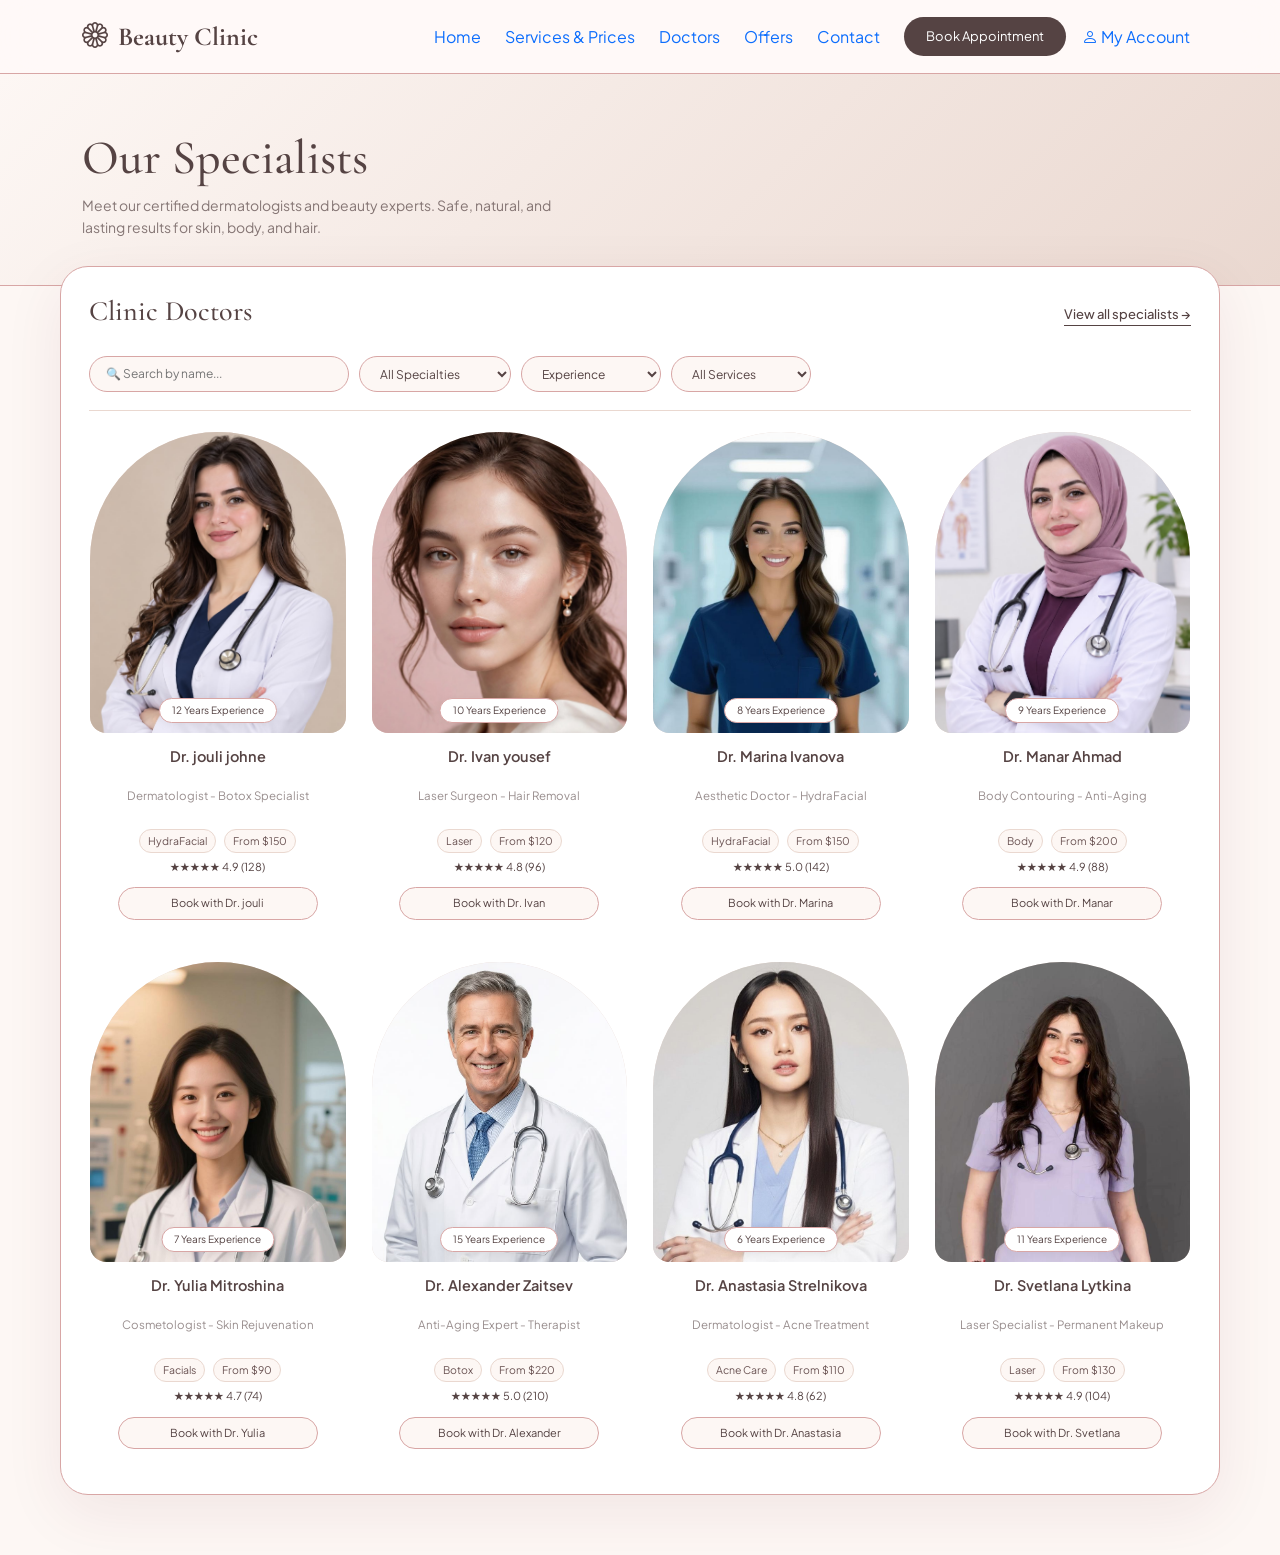
==== Doctors.html @ bb32c7df "Initial project upload" ====
<!DOCTYPE html>
<html lang="en">
<head>
<meta charset="UTF-8">
<meta name="viewport" content="width=device-width, initial-scale=1.0">
<title>Beauty Clinic - Our Doctors & Specialists</title>
<link href="./css/bootstrap.min.css" rel="stylesheet">
<link href="https://cdn.jsdelivr.net/npm/bootstrap-icons@1.11.3/font/bootstrap-icons.css" rel="stylesheet">
<link href="https://fonts.googleapis.com/css2?family=Cormorant+Garamond:wght@500;600;700&family=Plus+Jakarta+Sans:wght@400;500;600&display=swap" rel="stylesheet">
<link rel="stylesheet" href="./css/Doctors.css">
</head>
<body>

<nav class="navbar navbar-expand-lg sticky-top">
<div class="container">
<a class="navbar-brand" href="index.html"><i class="bi bi-flower1 me-1"></i> Beauty Clinic</a>
<button class="navbar-toggler" data-bs-toggle="collapse" data-bs-target="#nav"><span class="navbar-toggler-icon"></span></button>
<div class="collapse navbar-collapse" id="nav">
<ul class="navbar-nav ms-auto align-items-lg-center gap-lg-2">
<li class="nav-item">
    <a class="nav-link" href="index.html">Home</a>
</li>
<li class="nav-item">
    <a class="nav-link" href="services.html">Services & Prices</a>
</li>
<li class="nav-item">
    <a class="nav-link active fw-semibold" href="doctors.html">Doctors</a>
</li>
<li class="nav-item">
    <a class="nav-link" href="offers.html">Offers</a>
</li>
<li class="nav-item">
    <a class="nav-link" href="contact.html">Contact</a>
</li>
<li class="nav-item">
    <a class="btn-burg ms-lg-2" href="booking.html">Book Appointment</a>
</li>
<li class="nav-item">
    <a class="nav-link" href="my-appointments.html">
        <i class="bi bi-person">
            
        </i> My Account</a></li>
</ul>
</div>
</div>
</nav>

<section class="page-header">
<div class="container">
<h1>Our Specialists</h1>
<p>Meet our certified dermatologists and beauty experts. Safe, natural, and lasting results for skin, body, and hair.</p>
</div>
</section>

<div class="doctors-container">
<div class="header-row">
<h3>Clinic Doctors</h3>
<a href="#" class="view-all">View all specialists →</a>
</div>

<div class="filters">
<input id="search" class="search-box" placeholder="🔍 Search by name...">
<select class="filter-select" id="filterSpecialty">
<option value="all">All Specialties</option>
<option value="dermatology">Dermatology</option>
<option value="laser">Laser Treatments</option>
<option value="botox">Botox & Fillers</option>
<option value="facials">Facials & Skin</option>
<option value="body">Body Contouring</option>
<option value="hair">Hair Removal</option>
</select>
<select class="filter-select" id="filterExp">
<option value="all">Experience</option>
<option value="5">+5 Years</option>
<option value="10">+10 Years</option>
</select>
<select class="filter-select" id="filterService">
<option value="all">All Services</option>
<option value="hydrafacial">HydraFacial</option>
<option value="botox">Botox</option>
<option value="laser">Laser</option>
</select>
</div>

<div class="row g-4" id="doctorsGrid">
<div class="col-6 col-md-3 doctor-item" 
data-specialty="dermatology"
 data-exp="12" 
 data-service="botox">
<div class="doctor-card">
<div class="doctor-img">
    <img src="images/dr1.jpg" alt="Dr jouli">
    <span class="badge-exp">12 Years Experience</span>
</div>
<div class="doctor-info">
    <h6>Dr. jouli johne</h6>
    <div class="specialty">Dermatologist - Botox Specialist</div>
    <div class="doctor-meta">
        <span class="meta-item">HydraFacial</span>
        <span class="meta-item">From $150</span>
    </div>
    <div class="rating">★★★★★ 4.9 (128)</div>
    <button class="btn-book"
     data-doctor="Dr. jouli johne"
     data-service="Botox">Book with Dr. jouli</button>
</div>
</div>
</div>

<div class="col-6 col-md-3 doctor-item"
 data-specialty="laser" 
 data-exp="10" 
 data-service="laser">
<div class="doctor-card">
<div class="doctor-img">
    <img src="images/dr2.jpg">
    <span class="badge-exp">10 Years Experience</span>
</div>
<div class="doctor-info">
    <h6>Dr. Ivan yousef</h6>
    <div class="specialty">Laser Surgeon - Hair Removal</div>
    <div class="doctor-meta">
        <span class="meta-item">Laser</span>
        <span class="meta-item">From $120</span>
    </div>
    <div class="rating">★★★★★ 4.8 (96)</div>
    <button class="btn-book"
     data-doctor="Dr. Ivan yousef"
      data-service="Laser">Book with Dr. Ivan</button></div>
</div>
</div>

<div class="col-6 col-md-3 doctor-item" 
data-specialty="facials"
 data-exp="8"
  data-service="hydrafacial">
<div class="doctor-card">
<div class="doctor-img">
    <img src="images/dr4.jpg">
    <span class="badge-exp">8 Years Experience</span>
</div>
<div class="doctor-info">
    <h6>Dr. Marina Ivanova</h6>
    <div class="specialty">Aesthetic Doctor - HydraFacial</div>
    <div class="doctor-meta"><span class="meta-item">HydraFacial</span>
        <span class="meta-item">From $150</span>
    </div><div class="rating">★★★★★ 5.0 (142)</div>
    <button class="btn-book"
     data-doctor="Dr. Marina Ivanova"
      data-service="HydraFacial">Book with Dr. Marina</button></div>
</div></div>

<div class="col-6 col-md-3 doctor-item" 
data-specialty="body"
 data-exp="9" 
 data-service="body">
<div class="doctor-card">
<div class="doctor-img">
    <img src="images/dr3.jpg">
<span class="badge-exp">9 Years Experience</span>
</div>
<div class="doctor-info">
    <h6>Dr. Manar Ahmad</h6>
    <div class="specialty">Body Contouring - Anti-Aging</div>
    <div class="doctor-meta">
        <span class="meta-item">Body</span>
<span class="meta-item">From $200</span>
</div>
<div class="rating">★★★★★ 4.9 (88)</div>
<button class="btn-book"
 data-doctor="Dr. Manar Ahmad "
  data-service="Body Contouring">Book with Dr. Manar</button>
</div>
</div>
</div>

<div class="col-6 col-md-3 doctor-item"
 data-specialty="facials"
  data-exp="7" 
  data-service="facials">
<div class="doctor-card">
<div class="doctor-img">
    <img src="images/dr5.jpg">
    <span class="badge-exp">7 Years Experience</span>
</div>
<div class="doctor-info">
    <h6>Dr. Yulia Mitroshina</h6>
    <div class="specialty">Cosmetologist - Skin Rejuvenation</div>
    <div class="doctor-meta">
        <span class="meta-item">Facials</span>
        <span class="meta-item">From $90</span>
    </div>
    <div class="rating">★★★★★ 4.7 (74)</div>
    <button class="btn-book"
     data-doctor="Dr. Yulia"
      data-service="Facials">Book with Dr. Yulia</button>
    </div>
</div>
</div>

<div class="col-6 col-md-3 doctor-item" 
data-specialty="botox"
 data-exp="15" 
 data-service="botox">
<div class="doctor-card">
<div class="doctor-img">
    <img src="images/dr8.jpg">
    <span class="badge-exp">15 Years Experience</span>
</div>
<div class="doctor-info">
    <h6>Dr. Alexander Zaitsev</h6>
    <div class="specialty">Anti-Aging Expert - Therapist</div>
    <div class="doctor-meta">
        <span class="meta-item">Botox</span>
        <span class="meta-item">From $220</span>
    </div>
    <div class="rating">★★★★★ 5.0 (210)</div>
    <button class="btn-book"
     data-doctor="Dr. Alexander"
      data-service="Botox">Book with Dr. Alexander</button></div>
</div></div>

<div class="col-6 col-md-3 doctor-item" 
data-specialty="dermatology"
 data-exp="6" 
 data-service="hydrafacial">
<div class="doctor-card">
<div class="doctor-img">
    <img src="images/dr6.jpg">
    <span class="badge-exp">6 Years Experience</span>
</div>
<div class="doctor-info">
    <h6>Dr. Anastasia Strelnikova</h6>
    <div class="specialty">Dermatologist - Acne Treatment</div>
    <div class="doctor-meta">
        <span class="meta-item">Acne Care</span>
        <span class="meta-item">From $110</span>
    </div>
    <div class="rating">★★★★★ 4.8 (62)</div>
    <button class="btn-book"
     data-doctor="Dr. Anastasia"
      data-service="Acne">Book with Dr. Anastasia</button>
    </div>
</div>
</div>

<div class="col-6 col-md-3 doctor-item"
 data-specialty="laser"
  data-exp="11"
   data-service="laser">
<div class="doctor-card">
<div class="doctor-img">
    <img src="images/dr7.jpg">
    <span class="badge-exp">11 Years Experience</span>
</div>
<div class="doctor-info">
    <h6>Dr. Svetlana Lytkina</h6>
    <div class="specialty">Laser Specialist - Permanent Makeup</div>
    <div class="doctor-meta">
        <span class="meta-item">Laser</span>
        <span class="meta-item">From $130</span>
    </div><div class="rating">★★★★★ 4.9 (104)</div>
    <button class="btn-book"
     data-doctor="Dr. Svetlana"
      data-service="Laser">Book with Dr. Svetlana</button>
    </div>
</div>
</div>

</div>
</div>

<script src="./js/bootstrap.bundle.min.js"></script>
<script src="js/doctors.js"></script>
</body>
</html>
---- css/Doctors.css ----
:root{
  --blush:#D8A6A5;
  --light:#EAD8D0; 
  --bg:#FDF7F4;
  --rose:#D8A6A5; 
  --burg:#554343; 
  --burg2:#6B5454; 
  --text:#554343
}
body{
background:var(--bg);
color:var(--text);
font-family:'Plus Jakarta Sans',sans-serif;
overflow-x:hidden
}
h1,h2,h3{font-family:'Cormorant Garamond',serif;
    color:var(--burg)
}
.navbar{background:rgba(255,249,248,0.92);
    backdrop-filter:blur(20px);
    border-bottom:1px solid var(--blush);
    padding:12px 0
}
.navbar-brand{
    font-family:'Cormorant Garamond';
    font-weight:700;
    font-size:26px;
    color:var(--burg)!important
}
.btn-burg{
    background:var(--burg);
    color:#fff;
    border-radius:30px;
    padding:10px 22px;
    font-size:13px;
    border:none;
    transition:.3s;
    text-decoration:none;
    display:inline-block
}
.btn-burg:hover{
    background:var(--burg2);
    color:#fff;
    transform:translateY(-1px)
}
.page-header{
    background:linear-gradient(135deg,#FDF7F4,#EAD8D0);
padding:60px 0 30px;
border-bottom:1px solid var(--blush)
}
.page-header h1{
    font-size:48px;
    line-height:1
}
.page-header p{
    opacity:.7;
    max-width:500px;
    margin-top:12px;
    font-size:14px;
    line-height:1.6
}
.doctors-container{
    max-width:1160px;
    margin:-20px auto 60px;
    background:#fff;
    border-radius:28px;
    padding:28px;
    box-shadow:0 18px 60px rgba(100,31,53,0.08);
    border:1px solid var(--blush);
    position:relative;
    z-index:2
}
.header-row{
    display:flex;
    justify-content:space-between;
    align-items:center;
    flex-wrap:wrap;
    gap:12px
}
.view-all{
    font-size:13px;
    color:var(--burg);
    text-decoration:none;
    border-bottom:1px solid var(--burg);
    font-weight:500
}

.filters{
    display:flex;
    gap:10px;
    flex-wrap:wrap;
    margin:20px 0;
    padding-bottom:18px;
    border-bottom:1px solid var(--light)
}
.filter-select{
    border:1.5px solid var(--blush);
    border-radius:30px;
    padding:8px 16px;
    font-size:12px;
    background:var(--bg);
    color:var(--burg);
    min-width:140px;
    outline:none
}
.search-box{
    border:1.5px solid var(--blush);
    border-radius:30px;
    padding:8px 16px;
    font-size:12px;
    background:var(--bg);
    flex:1;
    max-width:260px;
    outline:none
}
.doctor-card{
    background:#fff;
    border-radius:20px;
    padding:0 0 16px;
    text-align:center;
    transition:.35s;
    border:1px solid transparent
}
.doctor-card:hover{
    transform:translateY(-6px);
    box-shadow:0 12px 30px rgba(100,31,53,0.08);
    border-color:var(--blush)
}
.doctor-img{
    width:100%;
    aspect-ratio:0.85;
    background:var(--light);
    border-radius:140px 140px 18px 18px;
    overflow:hidden;
    position:relative
}
.doctor-img img{
    width:100%;
    height:100%;
    object-fit:cover;
    object-position:top;
    transition:.5s
}
.doctor-card:hover .doctor-img img{
    transform:scale(1.04)
}
.badge-exp{
    position:absolute;
    bottom:10px;
    left:50%;
    transform:translateX(-50%);
    background:#fff;
    border:1px solid var(--blush);
    border-radius:30px;
    font-size:10px;
    padding:4px 12px;
    white-space:nowrap;
    color:var(--burg);
    box-shadow:0 2px 10px rgba(0,0,0,0.06)
}

.doctor-info{
    padding:14px 10px 0
}
.doctor-info h6{
    font-size:14.5px;
    font-weight:600;
    color:var(--burg);
    line-height:1.25;
    margin:0;
    min-height:36px
}
.doctor-info .specialty{
    font-size:11.5px;
    opacity:.6;
    margin:6px 0 4px;
    line-height:1.3;
    min-height:32px
}
.doctor-meta{
    display:flex;
    justify-content:center;
    gap:8px;
    margin-top:8px;
    font-size:10.5px;
    flex-wrap:wrap
}
.meta-item{
    background:var(--bg);
    border:1px solid var(--light);
    border-radius:20px;
    padding:3px 8px;
    color:var(--burg2)
}
.btn-book{
    margin-top:12px;
    background:var(--bg);
    border:1.5px solid var(--blush);
    border-radius:30px;
    font-size:11px;
    padding:7px 18px;
    color:var(--burg);
    width:85%;
    transition:.3s;
    cursor:pointer
}
.btn-book:hover{
    background:var(--burg);
    color:#fff;
    border-color:var(--burg)
}
.rating{
    font-size:11px;
    color:#554343;
    margin-top:6px
}

@media(max-width:768px){
  .doctors-container{margin:0 12px 30px;
    padding:16px;
    border-radius:20px
}
  .page-header h1{
    font-size:34px
}
  .doctor-img{
    border-radius:110px 110px 14px 14px
}
}
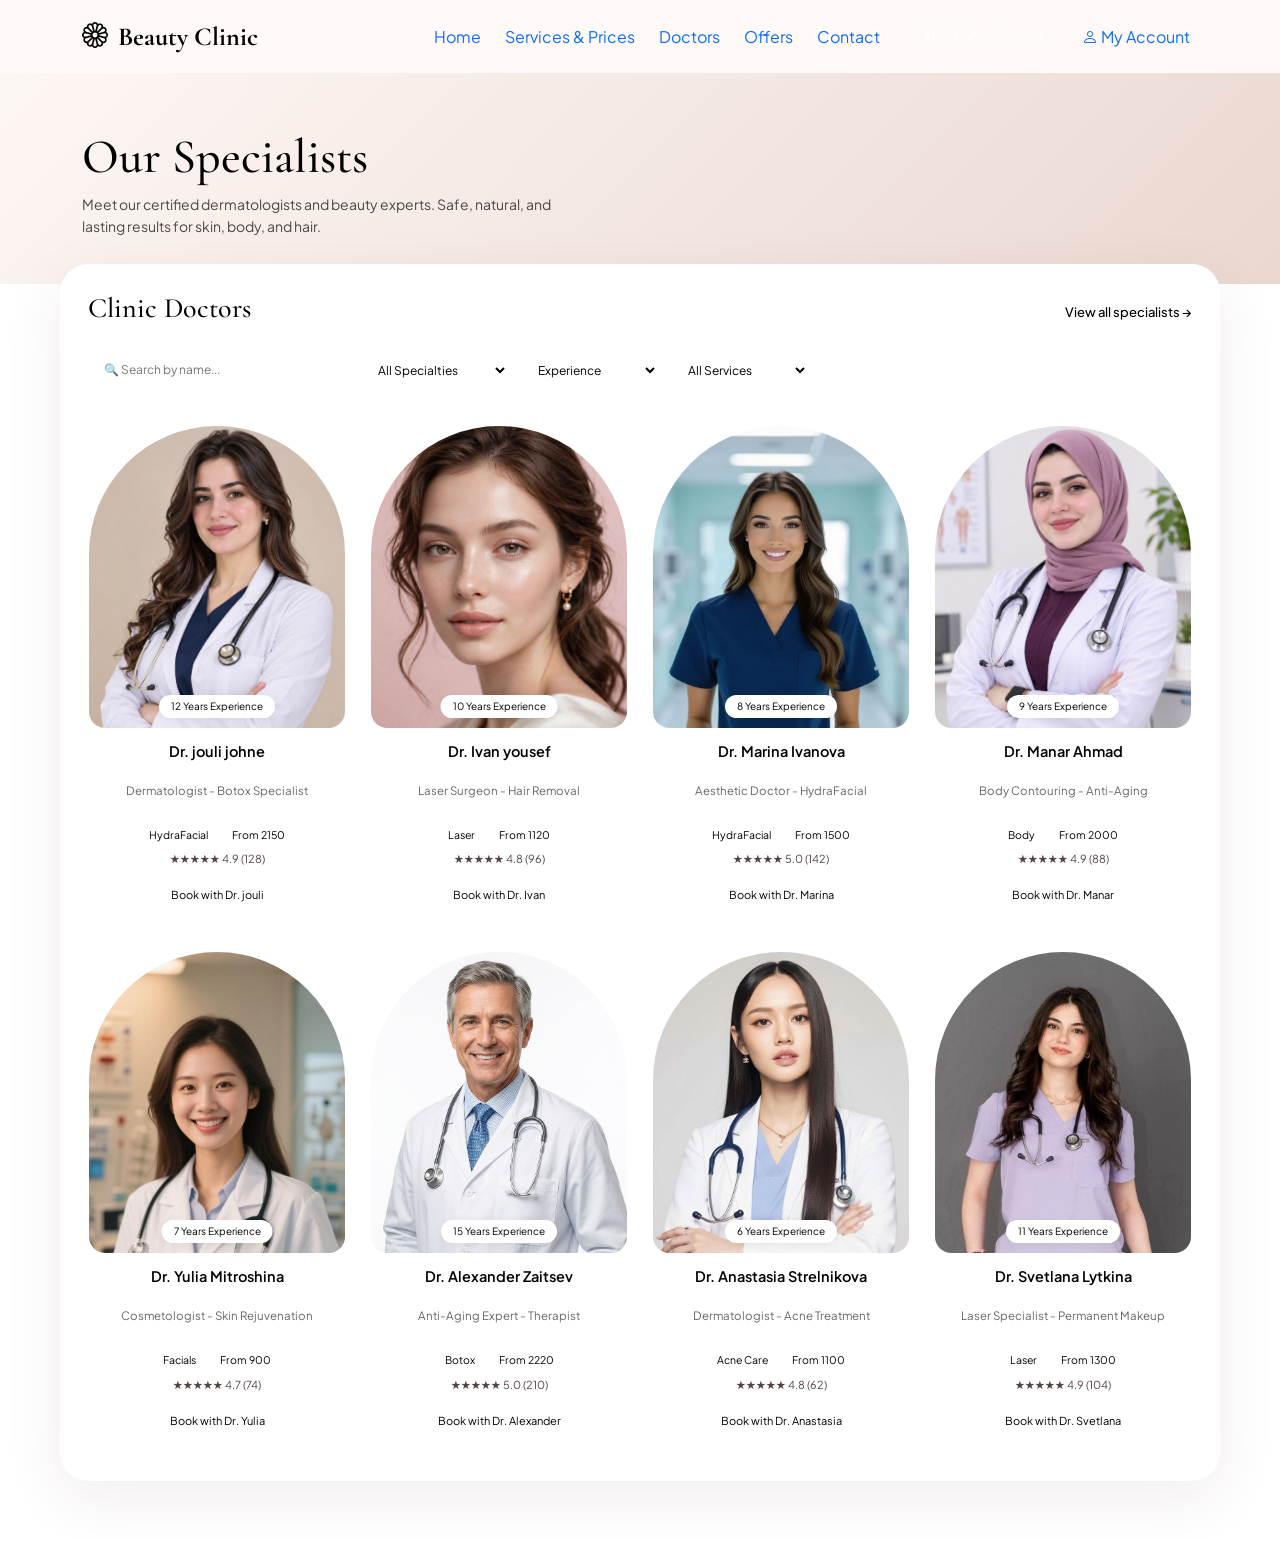
==== commit 6dd62e01: "update doctors page" ====
--- a/Doctors.html
+++ b/Doctors.html
@@ -97,7 +97,7 @@
     <div class="specialty">Dermatologist - Botox Specialist</div>
     <div class="doctor-meta">
         <span class="meta-item">HydraFacial</span>
-        <span class="meta-item">From $150</span>
+        <span class="meta-item">From 2150</span>
     </div>
     <div class="rating">★★★★★ 4.9 (128)</div>
     <button class="btn-book"
@@ -121,7 +121,7 @@
     <div class="specialty">Laser Surgeon - Hair Removal</div>
     <div class="doctor-meta">
         <span class="meta-item">Laser</span>
-        <span class="meta-item">From $120</span>
+        <span class="meta-item">From 1120</span>
     </div>
     <div class="rating">★★★★★ 4.8 (96)</div>
     <button class="btn-book"
@@ -143,7 +143,7 @@
     <h6>Dr. Marina Ivanova</h6>
     <div class="specialty">Aesthetic Doctor - HydraFacial</div>
     <div class="doctor-meta"><span class="meta-item">HydraFacial</span>
-        <span class="meta-item">From $150</span>
+        <span class="meta-item">From 1500</span>
     </div><div class="rating">★★★★★ 5.0 (142)</div>
     <button class="btn-book"
      data-doctor="Dr. Marina Ivanova"
@@ -164,7 +164,7 @@
     <div class="specialty">Body Contouring - Anti-Aging</div>
     <div class="doctor-meta">
         <span class="meta-item">Body</span>
-<span class="meta-item">From $200</span>
+<span class="meta-item">From 2000</span>
 </div>
 <div class="rating">★★★★★ 4.9 (88)</div>
 <button class="btn-book"
@@ -188,7 +188,7 @@
     <div class="specialty">Cosmetologist - Skin Rejuvenation</div>
     <div class="doctor-meta">
         <span class="meta-item">Facials</span>
-        <span class="meta-item">From $90</span>
+        <span class="meta-item">From 900</span>
     </div>
     <div class="rating">★★★★★ 4.7 (74)</div>
     <button class="btn-book"
@@ -212,7 +212,7 @@
     <div class="specialty">Anti-Aging Expert - Therapist</div>
     <div class="doctor-meta">
         <span class="meta-item">Botox</span>
-        <span class="meta-item">From $220</span>
+        <span class="meta-item">From 2220</span>
     </div>
     <div class="rating">★★★★★ 5.0 (210)</div>
     <button class="btn-book"
@@ -234,7 +234,7 @@
     <div class="specialty">Dermatologist - Acne Treatment</div>
     <div class="doctor-meta">
         <span class="meta-item">Acne Care</span>
-        <span class="meta-item">From $110</span>
+        <span class="meta-item">From 1100</span>
     </div>
     <div class="rating">★★★★★ 4.8 (62)</div>
     <button class="btn-book"
@@ -258,7 +258,7 @@
     <div class="specialty">Laser Specialist - Permanent Makeup</div>
     <div class="doctor-meta">
         <span class="meta-item">Laser</span>
-        <span class="meta-item">From $130</span>
+        <span class="meta-item">From 1300</span>
     </div><div class="rating">★★★★★ 4.9 (104)</div>
     <button class="btn-book"
      data-doctor="Dr. Svetlana"
--- a/css/Doctors.css
+++ b/css/Doctors.css
@@ -1,3 +1,4 @@
+<<<<<<< HEAD
 :root{
   --blush:#D8A6A5;
   --light:#EAD8D0; 
@@ -226,4 +227,234 @@
   .doctor-img{
     border-radius:110px 110px 14px 14px
 }
+=======
+:root{
+  --blush:#D8A6A5;
+  --light:#EAD8D0; 
+  --bg:#FDF7F4;
+  --rose:#D8A6A5; 
+  --burg:#554343; 
+  --burg2:#6B5454; 
+  --text:#554343
+}
+body{
+background:var(--bg);
+color:var(--text);
+font-family:'Plus Jakarta Sans',sans-serif;
+overflow-x:hidden
+}
+h1,h2,h3{font-family:'Cormorant Garamond',serif;
+    color:var(--burg)
+}
+.navbar{background:rgba(255,249,248,0.92);
+    backdrop-filter:blur(20px);
+    border-bottom:1px solid var(--blush);
+    padding:12px 0
+}
+.navbar-brand{
+    font-family:'Cormorant Garamond';
+    font-weight:700;
+    font-size:26px;
+    color:var(--burg)!important
+}
+.btn-burg{
+    background:var(--burg);
+    color:#fff;
+    border-radius:30px;
+    padding:10px 22px;
+    font-size:13px;
+    border:none;
+    transition:.3s;
+    text-decoration:none;
+    display:inline-block
+}
+.btn-burg:hover{
+    background:var(--burg2);
+    color:#fff;
+    transform:translateY(-1px)
+}
+.page-header{
+    background:linear-gradient(135deg,#FDF7F4,#EAD8D0);
+padding:60px 0 30px;
+border-bottom:1px solid var(--blush)
+}
+.page-header h1{
+    font-size:48px;
+    line-height:1
+}
+.page-header p{
+    opacity:.7;
+    max-width:500px;
+    margin-top:12px;
+    font-size:14px;
+    line-height:1.6
+}
+.doctors-container{
+    max-width:1160px;
+    margin:-20px auto 60px;
+    background:#fff;
+    border-radius:28px;
+    padding:28px;
+    box-shadow:0 18px 60px rgba(100,31,53,0.08);
+    border:1px solid var(--blush);
+    position:relative;
+    z-index:2
+}
+.header-row{
+    display:flex;
+    justify-content:space-between;
+    align-items:center;
+    flex-wrap:wrap;
+    gap:12px
+}
+.view-all{
+    font-size:13px;
+    color:var(--burg);
+    text-decoration:none;
+    border-bottom:1px solid var(--burg);
+    font-weight:500
+}
+
+.filters{
+    display:flex;
+    gap:10px;
+    flex-wrap:wrap;
+    margin:20px 0;
+    padding-bottom:18px;
+    border-bottom:1px solid var(--light)
+}
+.filter-select{
+    border:1.5px solid var(--blush);
+    border-radius:30px;
+    padding:8px 16px;
+    font-size:12px;
+    background:var(--bg);
+    color:var(--burg);
+    min-width:140px;
+    outline:none
+}
+.search-box{
+    border:1.5px solid var(--blush);
+    border-radius:30px;
+    padding:8px 16px;
+    font-size:12px;
+    background:var(--bg);
+    flex:1;
+    max-width:260px;
+    outline:none
+}
+.doctor-card{
+    background:#fff;
+    border-radius:20px;
+    padding:0 0 16px;
+    text-align:center;
+    transition:.35s;
+    border:1px solid transparent
+}
+.doctor-card:hover{
+    transform:translateY(-6px);
+    box-shadow:0 12px 30px rgba(100,31,53,0.08);
+    border-color:var(--blush)
+}
+.doctor-img{
+    width:100%;
+    aspect-ratio:0.85;
+    background:var(--light);
+    border-radius:140px 140px 18px 18px;
+    overflow:hidden;
+    position:relative
+}
+.doctor-img img{
+    width:100%;
+    height:100%;
+    object-fit:cover;
+    object-position:top;
+    transition:.5s
+}
+.doctor-card:hover .doctor-img img{
+    transform:scale(1.04)
+}
+.badge-exp{
+    position:absolute;
+    bottom:10px;
+    left:50%;
+    transform:translateX(-50%);
+    background:#fff;
+    border:1px solid var(--blush);
+    border-radius:30px;
+    font-size:10px;
+    padding:4px 12px;
+    white-space:nowrap;
+    color:var(--burg);
+    box-shadow:0 2px 10px rgba(0,0,0,0.06)
+}
+
+.doctor-info{
+    padding:14px 10px 0
+}
+.doctor-info h6{
+    font-size:14.5px;
+    font-weight:600;
+    color:var(--burg);
+    line-height:1.25;
+    margin:0;
+    min-height:36px
+}
+.doctor-info .specialty{
+    font-size:11.5px;
+    opacity:.6;
+    margin:6px 0 4px;
+    line-height:1.3;
+    min-height:32px
+}
+.doctor-meta{
+    display:flex;
+    justify-content:center;
+    gap:8px;
+    margin-top:8px;
+    font-size:10.5px;
+    flex-wrap:wrap
+}
+.meta-item{
+    background:var(--bg);
+    border:1px solid var(--light);
+    border-radius:20px;
+    padding:3px 8px;
+    color:var(--burg2)
+}
+.btn-book{
+    margin-top:12px;
+    background:var(--bg);
+    border:1.5px solid var(--blush);
+    border-radius:30px;
+    font-size:11px;
+    padding:7px 18px;
+    color:var(--burg);
+    width:85%;
+    transition:.3s;
+    cursor:pointer
+}
+.btn-book:hover{
+    background:var(--burg);
+    color:#fff;
+    border-color:var(--burg)
+}
+.rating{
+    font-size:11px;
+    color:#554343;
+    margin-top:6px
+}
+
+@media(max-width:768px){
+  .doctors-container{margin:0 12px 30px;
+    padding:16px;
+    border-radius:20px
+}
+  .page-header h1{
+    font-size:34px
+}
+  .doctor-img{
+    border-radius:110px 110px 14px 14px
+}
+>>>>>>> 5b3894419b39648688e746aada2fc49a04b05da0
 }
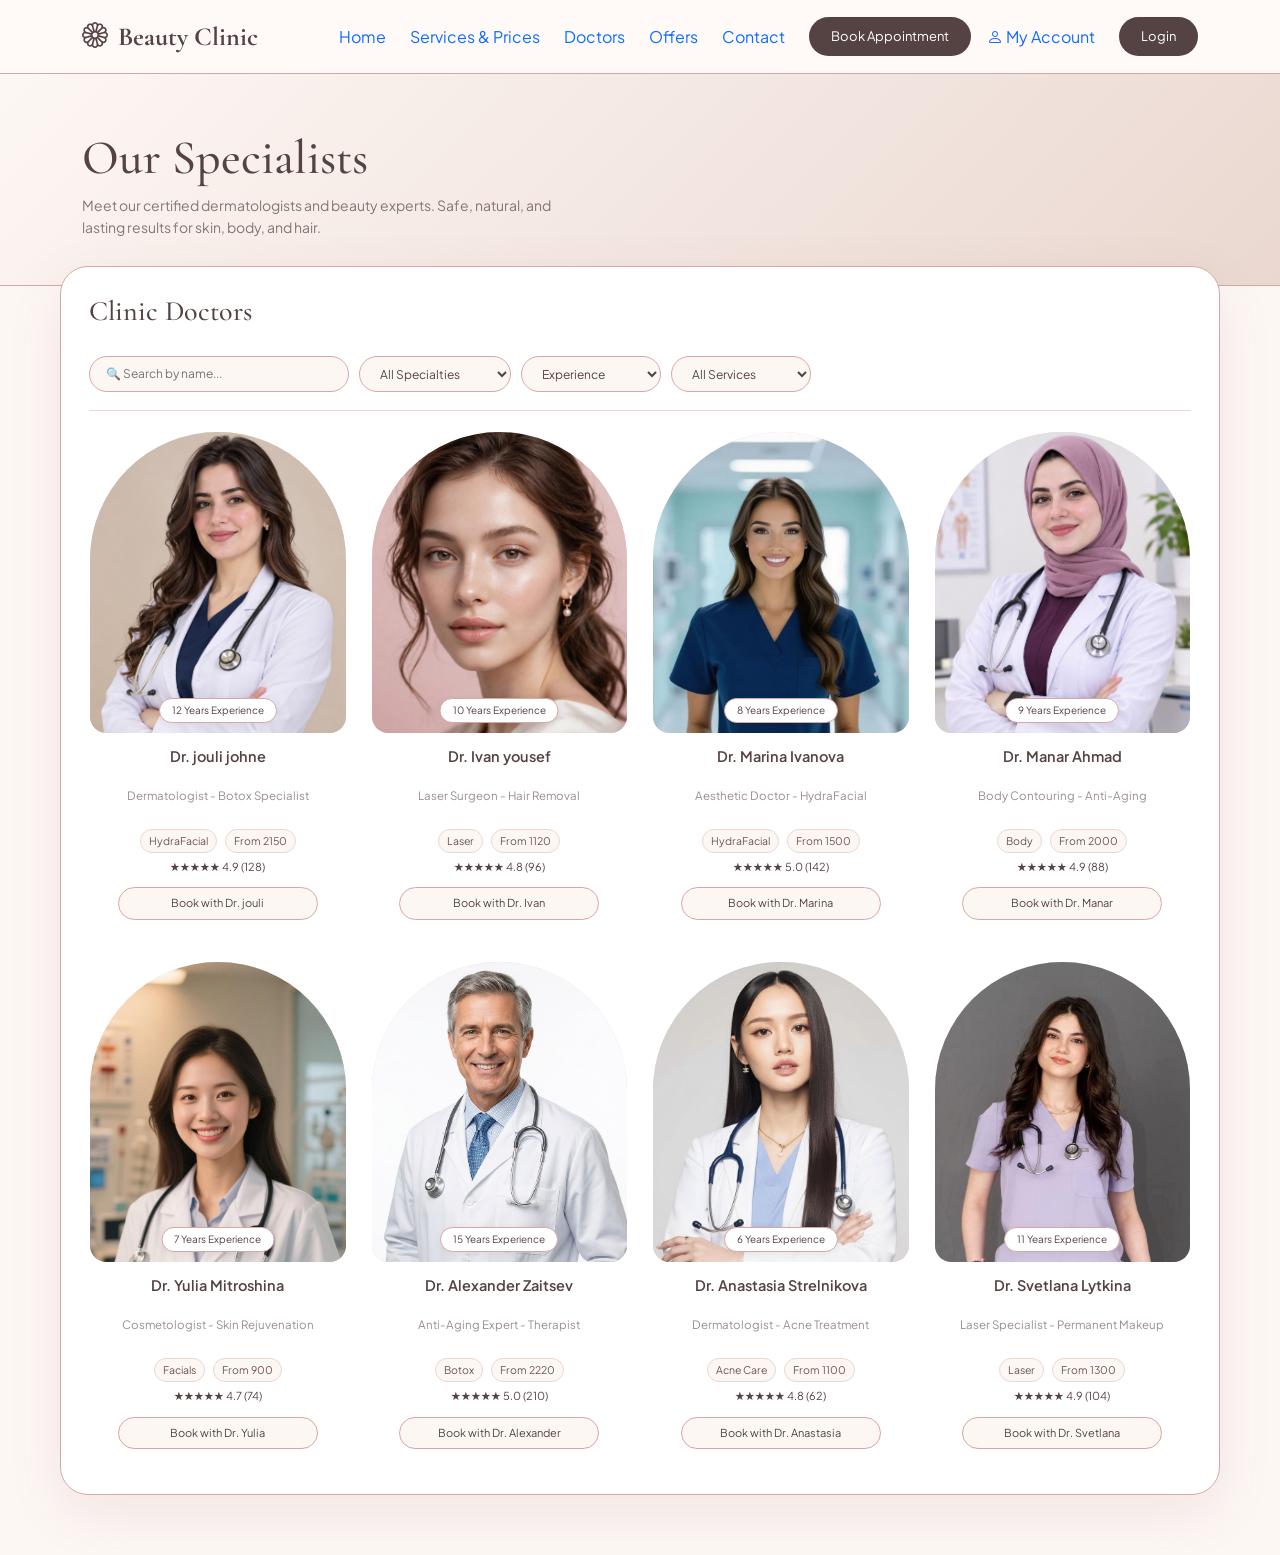
==== commit a92491c2: "update doctors page" ====
--- a/Doctors.html
+++ b/Doctors.html
@@ -14,7 +14,9 @@
 <nav class="navbar navbar-expand-lg sticky-top">
 <div class="container">
 <a class="navbar-brand" href="index.html"><i class="bi bi-flower1 me-1"></i> Beauty Clinic</a>
-<button class="navbar-toggler" data-bs-toggle="collapse" data-bs-target="#nav"><span class="navbar-toggler-icon"></span></button>
+<button class="navbar-toggler" data-bs-toggle="collapse" data-bs-target="#nav">
+    <span class="navbar-toggler-icon"></span>
+</button>
 <div class="collapse navbar-collapse" id="nav">
 <ul class="navbar-nav ms-auto align-items-lg-center gap-lg-2">
 <li class="nav-item">
@@ -40,6 +42,7 @@
         <i class="bi bi-person">
             
         </i> My Account</a></li>
+        <button class="btn-burg ms-lg-2" id="openLogin" onclick="window.location.href='login.html'">Login</button>
 </ul>
 </div>
 </div>
@@ -55,7 +58,6 @@
 <div class="doctors-container">
 <div class="header-row">
 <h3>Clinic Doctors</h3>
-<a href="#" class="view-all">View all specialists →</a>
 </div>
 
 <div class="filters">
--- a/css/Doctors.css
+++ b/css/Doctors.css
@@ -1,4 +1,4 @@
-<<<<<<< HEAD
+
 :root{
   --blush:#D8A6A5;
   --light:#EAD8D0; 
@@ -227,234 +227,4 @@
   .doctor-img{
     border-radius:110px 110px 14px 14px
 }
-=======
-:root{
-  --blush:#D8A6A5;
-  --light:#EAD8D0; 
-  --bg:#FDF7F4;
-  --rose:#D8A6A5; 
-  --burg:#554343; 
-  --burg2:#6B5454; 
-  --text:#554343
-}
-body{
-background:var(--bg);
-color:var(--text);
-font-family:'Plus Jakarta Sans',sans-serif;
-overflow-x:hidden
-}
-h1,h2,h3{font-family:'Cormorant Garamond',serif;
-    color:var(--burg)
-}
-.navbar{background:rgba(255,249,248,0.92);
-    backdrop-filter:blur(20px);
-    border-bottom:1px solid var(--blush);
-    padding:12px 0
-}
-.navbar-brand{
-    font-family:'Cormorant Garamond';
-    font-weight:700;
-    font-size:26px;
-    color:var(--burg)!important
-}
-.btn-burg{
-    background:var(--burg);
-    color:#fff;
-    border-radius:30px;
-    padding:10px 22px;
-    font-size:13px;
-    border:none;
-    transition:.3s;
-    text-decoration:none;
-    display:inline-block
-}
-.btn-burg:hover{
-    background:var(--burg2);
-    color:#fff;
-    transform:translateY(-1px)
-}
-.page-header{
-    background:linear-gradient(135deg,#FDF7F4,#EAD8D0);
-padding:60px 0 30px;
-border-bottom:1px solid var(--blush)
-}
-.page-header h1{
-    font-size:48px;
-    line-height:1
-}
-.page-header p{
-    opacity:.7;
-    max-width:500px;
-    margin-top:12px;
-    font-size:14px;
-    line-height:1.6
-}
-.doctors-container{
-    max-width:1160px;
-    margin:-20px auto 60px;
-    background:#fff;
-    border-radius:28px;
-    padding:28px;
-    box-shadow:0 18px 60px rgba(100,31,53,0.08);
-    border:1px solid var(--blush);
-    position:relative;
-    z-index:2
-}
-.header-row{
-    display:flex;
-    justify-content:space-between;
-    align-items:center;
-    flex-wrap:wrap;
-    gap:12px
-}
-.view-all{
-    font-size:13px;
-    color:var(--burg);
-    text-decoration:none;
-    border-bottom:1px solid var(--burg);
-    font-weight:500
-}
-
-.filters{
-    display:flex;
-    gap:10px;
-    flex-wrap:wrap;
-    margin:20px 0;
-    padding-bottom:18px;
-    border-bottom:1px solid var(--light)
-}
-.filter-select{
-    border:1.5px solid var(--blush);
-    border-radius:30px;
-    padding:8px 16px;
-    font-size:12px;
-    background:var(--bg);
-    color:var(--burg);
-    min-width:140px;
-    outline:none
-}
-.search-box{
-    border:1.5px solid var(--blush);
-    border-radius:30px;
-    padding:8px 16px;
-    font-size:12px;
-    background:var(--bg);
-    flex:1;
-    max-width:260px;
-    outline:none
-}
-.doctor-card{
-    background:#fff;
-    border-radius:20px;
-    padding:0 0 16px;
-    text-align:center;
-    transition:.35s;
-    border:1px solid transparent
-}
-.doctor-card:hover{
-    transform:translateY(-6px);
-    box-shadow:0 12px 30px rgba(100,31,53,0.08);
-    border-color:var(--blush)
-}
-.doctor-img{
-    width:100%;
-    aspect-ratio:0.85;
-    background:var(--light);
-    border-radius:140px 140px 18px 18px;
-    overflow:hidden;
-    position:relative
-}
-.doctor-img img{
-    width:100%;
-    height:100%;
-    object-fit:cover;
-    object-position:top;
-    transition:.5s
-}
-.doctor-card:hover .doctor-img img{
-    transform:scale(1.04)
-}
-.badge-exp{
-    position:absolute;
-    bottom:10px;
-    left:50%;
-    transform:translateX(-50%);
-    background:#fff;
-    border:1px solid var(--blush);
-    border-radius:30px;
-    font-size:10px;
-    padding:4px 12px;
-    white-space:nowrap;
-    color:var(--burg);
-    box-shadow:0 2px 10px rgba(0,0,0,0.06)
-}
-
-.doctor-info{
-    padding:14px 10px 0
-}
-.doctor-info h6{
-    font-size:14.5px;
-    font-weight:600;
-    color:var(--burg);
-    line-height:1.25;
-    margin:0;
-    min-height:36px
-}
-.doctor-info .specialty{
-    font-size:11.5px;
-    opacity:.6;
-    margin:6px 0 4px;
-    line-height:1.3;
-    min-height:32px
-}
-.doctor-meta{
-    display:flex;
-    justify-content:center;
-    gap:8px;
-    margin-top:8px;
-    font-size:10.5px;
-    flex-wrap:wrap
-}
-.meta-item{
-    background:var(--bg);
-    border:1px solid var(--light);
-    border-radius:20px;
-    padding:3px 8px;
-    color:var(--burg2)
-}
-.btn-book{
-    margin-top:12px;
-    background:var(--bg);
-    border:1.5px solid var(--blush);
-    border-radius:30px;
-    font-size:11px;
-    padding:7px 18px;
-    color:var(--burg);
-    width:85%;
-    transition:.3s;
-    cursor:pointer
-}
-.btn-book:hover{
-    background:var(--burg);
-    color:#fff;
-    border-color:var(--burg)
-}
-.rating{
-    font-size:11px;
-    color:#554343;
-    margin-top:6px
-}
-
-@media(max-width:768px){
-  .doctors-container{margin:0 12px 30px;
-    padding:16px;
-    border-radius:20px
-}
-  .page-header h1{
-    font-size:34px
-}
-  .doctor-img{
-    border-radius:110px 110px 14px 14px
-}
->>>>>>> 5b3894419b39648688e746aada2fc49a04b05da0
 }
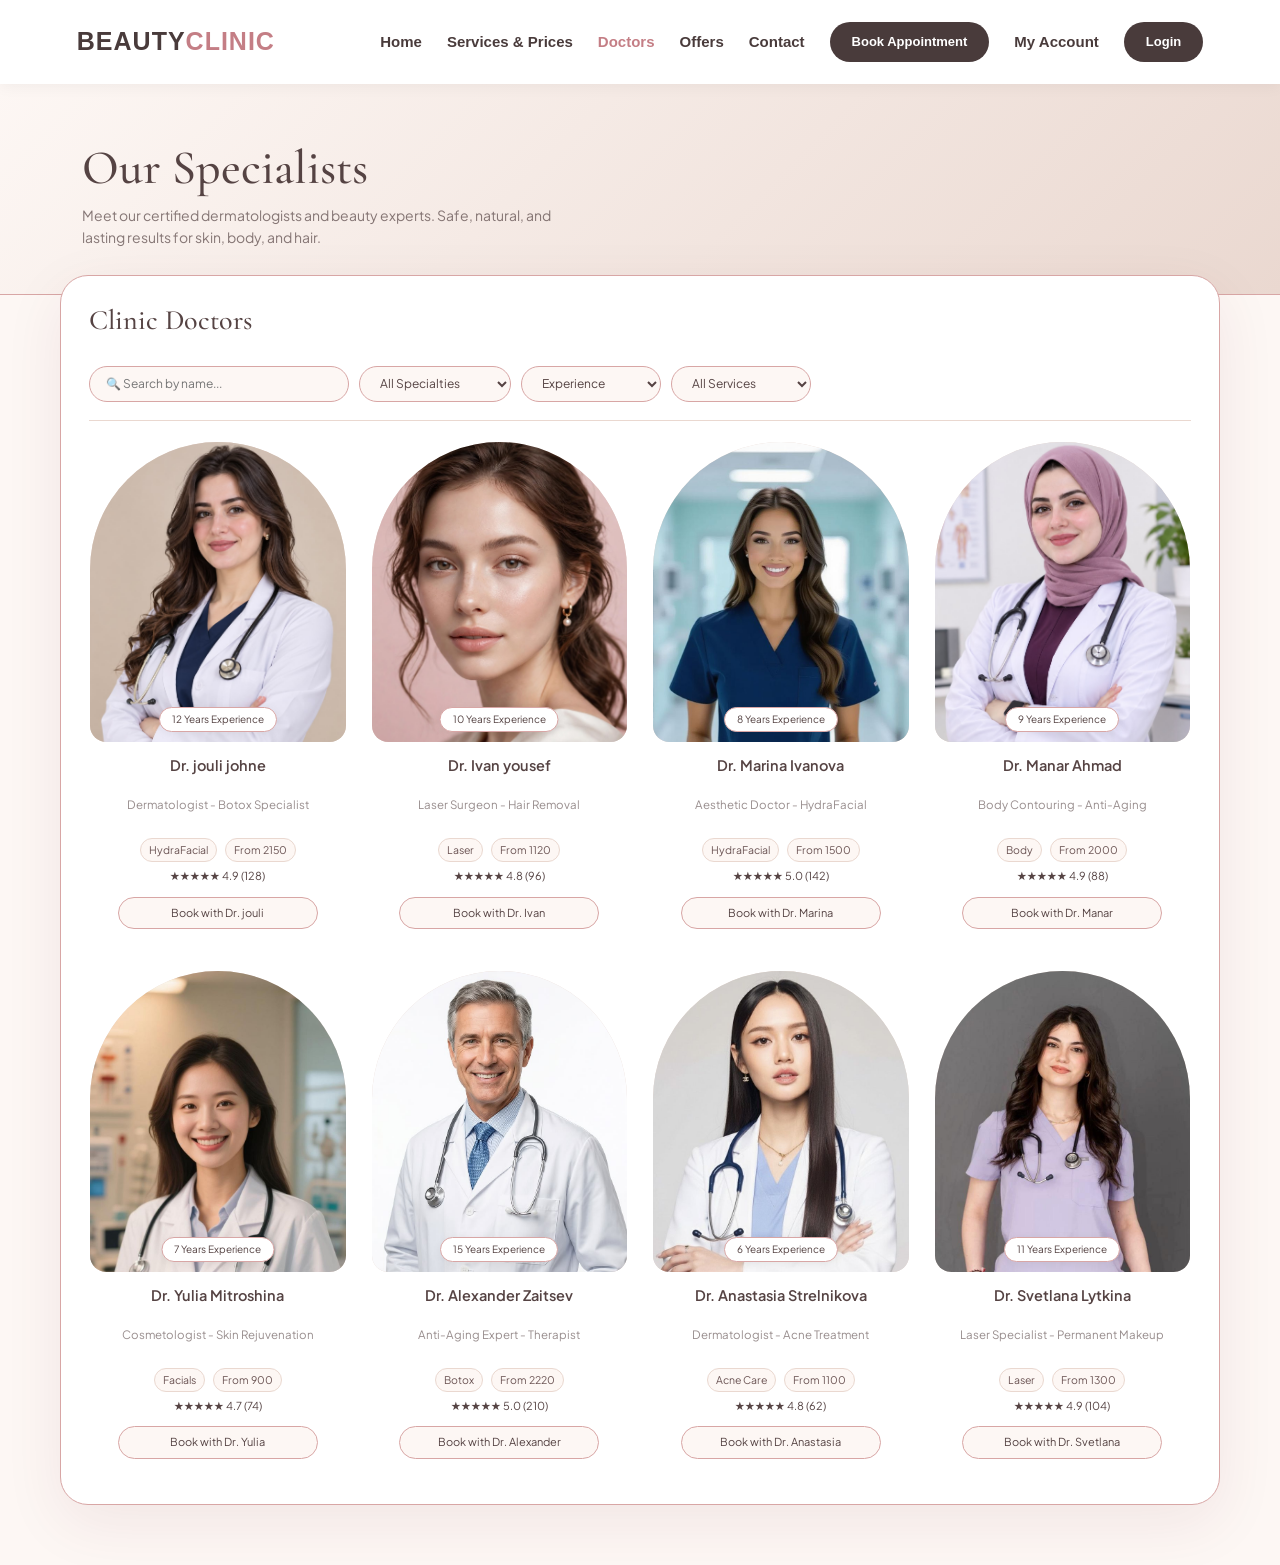
==== commit c7cc838a: "update doctors navbar like services + dynamic login logout" ====
--- a/Doctors.html
+++ b/Doctors.html
@@ -11,42 +11,20 @@
 </head>
 <body>
 
-<nav class="navbar navbar-expand-lg sticky-top">
-<div class="container">
-<a class="navbar-brand" href="index.html"><i class="bi bi-flower1 me-1"></i> Beauty Clinic</a>
-<button class="navbar-toggler" data-bs-toggle="collapse" data-bs-target="#nav">
-    <span class="navbar-toggler-icon"></span>
-</button>
-<div class="collapse navbar-collapse" id="nav">
-<ul class="navbar-nav ms-auto align-items-lg-center gap-lg-2">
-<li class="nav-item">
-    <a class="nav-link" href="index.html">Home</a>
-</li>
-<li class="nav-item">
-    <a class="nav-link" href="services.html">Services & Prices</a>
-</li>
-<li class="nav-item">
-    <a class="nav-link active fw-semibold" href="doctors.html">Doctors</a>
-</li>
-<li class="nav-item">
-    <a class="nav-link" href="offers.html">Offers</a>
-</li>
-<li class="nav-item">
-    <a class="nav-link" href="contact.html">Contact</a>
-</li>
-<li class="nav-item">
-    <a class="btn-burg ms-lg-2" href="booking.html">Book Appointment</a>
-</li>
-<li class="nav-item">
-    <a class="nav-link" href="my-appointments.html">
-        <i class="bi bi-person">
-            
-        </i> My Account</a></li>
-        <button class="btn-burg ms-lg-2" id="openLogin" onclick="window.location.href='login.html'">Login</button>
-</ul>
-</div>
-</div>
-</nav>
+<header>
+    <div class="logo">BEAUTY<span>CLINIC</span></div>
+    <nav>
+        <a href="index.html">Home</a>
+        <a href="services.html">Services & Prices</a>
+        <a href="doctors.html" class="active">Doctors</a>
+        <a href="offers.html">Offers</a>
+        <a href="contact.html">Contact</a>
+        <a href="booking.html" class="nav-btn">Book Appointment</a>
+        <a href="my-appointments.html" id="myAccountLink">My Account</a>
+        <a href="login.html" class="nav-btn" id="loginBtn">Login</a>
+        <a href="#" class="nav-btn" id="logoutBtn" style="display:none;">Logout</a>
+    </nav>
+</header>
 
 <section class="page-header">
 <div class="container">
@@ -85,10 +63,7 @@
 </div>
 
 <div class="row g-4" id="doctorsGrid">
-<div class="col-6 col-md-3 doctor-item" 
-data-specialty="dermatology"
- data-exp="12" 
- data-service="botox">
+<div class="col-6 col-md-3 doctor-item" data-specialty="dermatology" data-exp="12" data-service="botox">
 <div class="doctor-card">
 <div class="doctor-img">
     <img src="images/dr1.jpg" alt="Dr jouli">
@@ -102,17 +77,12 @@
         <span class="meta-item">From 2150</span>
     </div>
     <div class="rating">★★★★★ 4.9 (128)</div>
-    <button class="btn-book"
-     data-doctor="Dr. jouli johne"
-     data-service="Botox">Book with Dr. jouli</button>
-</div>
-</div>
-</div>
-
-<div class="col-6 col-md-3 doctor-item"
- data-specialty="laser" 
- data-exp="10" 
- data-service="laser">
+    <button class="btn-book" data-doctor="Dr. jouli johne" data-service="Botox">Book with Dr. jouli</button>
+</div>
+</div>
+</div>
+
+<div class="col-6 col-md-3 doctor-item" data-specialty="laser" data-exp="10" data-service="laser">
 <div class="doctor-card">
 <div class="doctor-img">
     <img src="images/dr2.jpg">
@@ -126,16 +96,11 @@
         <span class="meta-item">From 1120</span>
     </div>
     <div class="rating">★★★★★ 4.8 (96)</div>
-    <button class="btn-book"
-     data-doctor="Dr. Ivan yousef"
-      data-service="Laser">Book with Dr. Ivan</button></div>
-</div>
-</div>
-
-<div class="col-6 col-md-3 doctor-item" 
-data-specialty="facials"
- data-exp="8"
-  data-service="hydrafacial">
+    <button class="btn-book" data-doctor="Dr. Ivan yousef" data-service="Laser">Book with Dr. Ivan</button></div>
+</div>
+</div>
+
+<div class="col-6 col-md-3 doctor-item" data-specialty="facials" data-exp="8" data-service="hydrafacial">
 <div class="doctor-card">
 <div class="doctor-img">
     <img src="images/dr4.jpg">
@@ -147,15 +112,10 @@
     <div class="doctor-meta"><span class="meta-item">HydraFacial</span>
         <span class="meta-item">From 1500</span>
     </div><div class="rating">★★★★★ 5.0 (142)</div>
-    <button class="btn-book"
-     data-doctor="Dr. Marina Ivanova"
-      data-service="HydraFacial">Book with Dr. Marina</button></div>
+    <button class="btn-book" data-doctor="Dr. Marina Ivanova" data-service="HydraFacial">Book with Dr. Marina</button></div>
 </div></div>
 
-<div class="col-6 col-md-3 doctor-item" 
-data-specialty="body"
- data-exp="9" 
- data-service="body">
+<div class="col-6 col-md-3 doctor-item" data-specialty="body" data-exp="9" data-service="body">
 <div class="doctor-card">
 <div class="doctor-img">
     <img src="images/dr3.jpg">
@@ -169,17 +129,12 @@
 <span class="meta-item">From 2000</span>
 </div>
 <div class="rating">★★★★★ 4.9 (88)</div>
-<button class="btn-book"
- data-doctor="Dr. Manar Ahmad "
-  data-service="Body Contouring">Book with Dr. Manar</button>
-</div>
-</div>
-</div>
-
-<div class="col-6 col-md-3 doctor-item"
- data-specialty="facials"
-  data-exp="7" 
-  data-service="facials">
+<button class="btn-book" data-doctor="Dr. Manar Ahmad " data-service="Body Contouring">Book with Dr. Manar</button>
+</div>
+</div>
+</div>
+
+<div class="col-6 col-md-3 doctor-item" data-specialty="facials" data-exp="7" data-service="facials">
 <div class="doctor-card">
 <div class="doctor-img">
     <img src="images/dr5.jpg">
@@ -193,17 +148,12 @@
         <span class="meta-item">From 900</span>
     </div>
     <div class="rating">★★★★★ 4.7 (74)</div>
-    <button class="btn-book"
-     data-doctor="Dr. Yulia"
-      data-service="Facials">Book with Dr. Yulia</button>
-    </div>
-</div>
-</div>
-
-<div class="col-6 col-md-3 doctor-item" 
-data-specialty="botox"
- data-exp="15" 
- data-service="botox">
+    <button class="btn-book" data-doctor="Dr. Yulia" data-service="Facials">Book with Dr. Yulia</button>
+    </div>
+</div>
+</div>
+
+<div class="col-6 col-md-3 doctor-item" data-specialty="botox" data-exp="15" data-service="botox">
 <div class="doctor-card">
 <div class="doctor-img">
     <img src="images/dr8.jpg">
@@ -217,15 +167,10 @@
         <span class="meta-item">From 2220</span>
     </div>
     <div class="rating">★★★★★ 5.0 (210)</div>
-    <button class="btn-book"
-     data-doctor="Dr. Alexander"
-      data-service="Botox">Book with Dr. Alexander</button></div>
+    <button class="btn-book" data-doctor="Dr. Alexander" data-service="Botox">Book with Dr. Alexander</button></div>
 </div></div>
 
-<div class="col-6 col-md-3 doctor-item" 
-data-specialty="dermatology"
- data-exp="6" 
- data-service="hydrafacial">
+<div class="col-6 col-md-3 doctor-item" data-specialty="dermatology" data-exp="6" data-service="hydrafacial">
 <div class="doctor-card">
 <div class="doctor-img">
     <img src="images/dr6.jpg">
@@ -239,17 +184,12 @@
         <span class="meta-item">From 1100</span>
     </div>
     <div class="rating">★★★★★ 4.8 (62)</div>
-    <button class="btn-book"
-     data-doctor="Dr. Anastasia"
-      data-service="Acne">Book with Dr. Anastasia</button>
-    </div>
-</div>
-</div>
-
-<div class="col-6 col-md-3 doctor-item"
- data-specialty="laser"
-  data-exp="11"
-   data-service="laser">
+    <button class="btn-book" data-doctor="Dr. Anastasia" data-service="Acne">Book with Dr. Anastasia</button>
+    </div>
+</div>
+</div>
+
+<div class="col-6 col-md-3 doctor-item" data-specialty="laser" data-exp="11" data-service="laser">
 <div class="doctor-card">
 <div class="doctor-img">
     <img src="images/dr7.jpg">
@@ -262,9 +202,7 @@
         <span class="meta-item">Laser</span>
         <span class="meta-item">From 1300</span>
     </div><div class="rating">★★★★★ 4.9 (104)</div>
-    <button class="btn-book"
-     data-doctor="Dr. Svetlana"
-      data-service="Laser">Book with Dr. Svetlana</button>
+    <button class="btn-book" data-doctor="Dr. Svetlana" data-service="Laser">Book with Dr. Svetlana</button>
     </div>
 </div>
 </div>
--- a/css/Doctors.css
+++ b/css/Doctors.css
@@ -1,4 +1,3 @@
-
 :root{
   --blush:#D8A6A5;
   --light:#EAD8D0; 
@@ -17,33 +16,51 @@
 h1,h2,h3{font-family:'Cormorant Garamond',serif;
     color:var(--burg)
 }
-.navbar{background:rgba(255,249,248,0.92);
-    backdrop-filter:blur(20px);
-    border-bottom:1px solid var(--blush);
-    padding:12px 0
-}
-.navbar-brand{
-    font-family:'Cormorant Garamond';
-    font-weight:700;
-    font-size:26px;
-    color:var(--burg)!important
-}
-.btn-burg{
-    background:var(--burg);
-    color:#fff;
-    border-radius:30px;
-    padding:10px 22px;
-    font-size:13px;
-    border:none;
-    transition:.3s;
-    text-decoration:none;
-    display:inline-block
-}
-.btn-burg:hover{
-    background:var(--burg2);
-    color:#fff;
-    transform:translateY(-1px)
-}
+
+/* Header - Same as Services Page Exactly */
+header {
+    background: white;
+    padding: 22px 6%;
+    display: flex;
+    justify-content: space-between;
+    align-items: center;
+    box-shadow: 0 2px 15px rgba(0, 0, 0, 0.05);
+    position: sticky;
+    top: 0;
+    z-index: 100;
+}
+.logo {
+    font-size: 25px;
+    font-weight: bold;
+    color: #493b3b;
+    letter-spacing: 1px;
+    font-family: 'Arial', sans-serif;
+}
+.logo span { color: #c47e85; }
+nav { display: flex; gap: 25px; align-items: center; }
+nav a {
+    text-decoration: none;
+    color: #493b3b;
+    font-size: 15px;
+    font-weight: bold;
+    transition: 0.3s;
+    font-family: 'Arial', sans-serif;
+}
+nav a:hover, nav a.active { color: #c47e85; }
+.nav-btn {
+    background: #493b3b;
+    color: white !important;
+    border-radius: 30px;
+    padding: 10px 22px;
+    font-size: 13px;
+    display: inline-block;
+}
+.nav-btn:hover {
+    background: #965c64;
+    color: white !important;
+    transform: translateY(-1px);
+}
+
 .page-header{
     background:linear-gradient(135deg,#FDF7F4,#EAD8D0);
 padding:60px 0 30px;
@@ -85,7 +102,6 @@
     border-bottom:1px solid var(--burg);
     font-weight:500
 }
-
 .filters{
     display:flex;
     gap:10px;
@@ -159,7 +175,6 @@
     color:var(--burg);
     box-shadow:0 2px 10px rgba(0,0,0,0.06)
 }
-
 .doctor-info{
     padding:14px 10px 0
 }
@@ -217,6 +232,8 @@
 }
 
 @media(max-width:768px){
+  header { flex-direction: column; gap: 20px; }
+  nav { flex-wrap: wrap; justify-content: center; gap: 15px; }
   .doctors-container{margin:0 12px 30px;
     padding:16px;
     border-radius:20px
